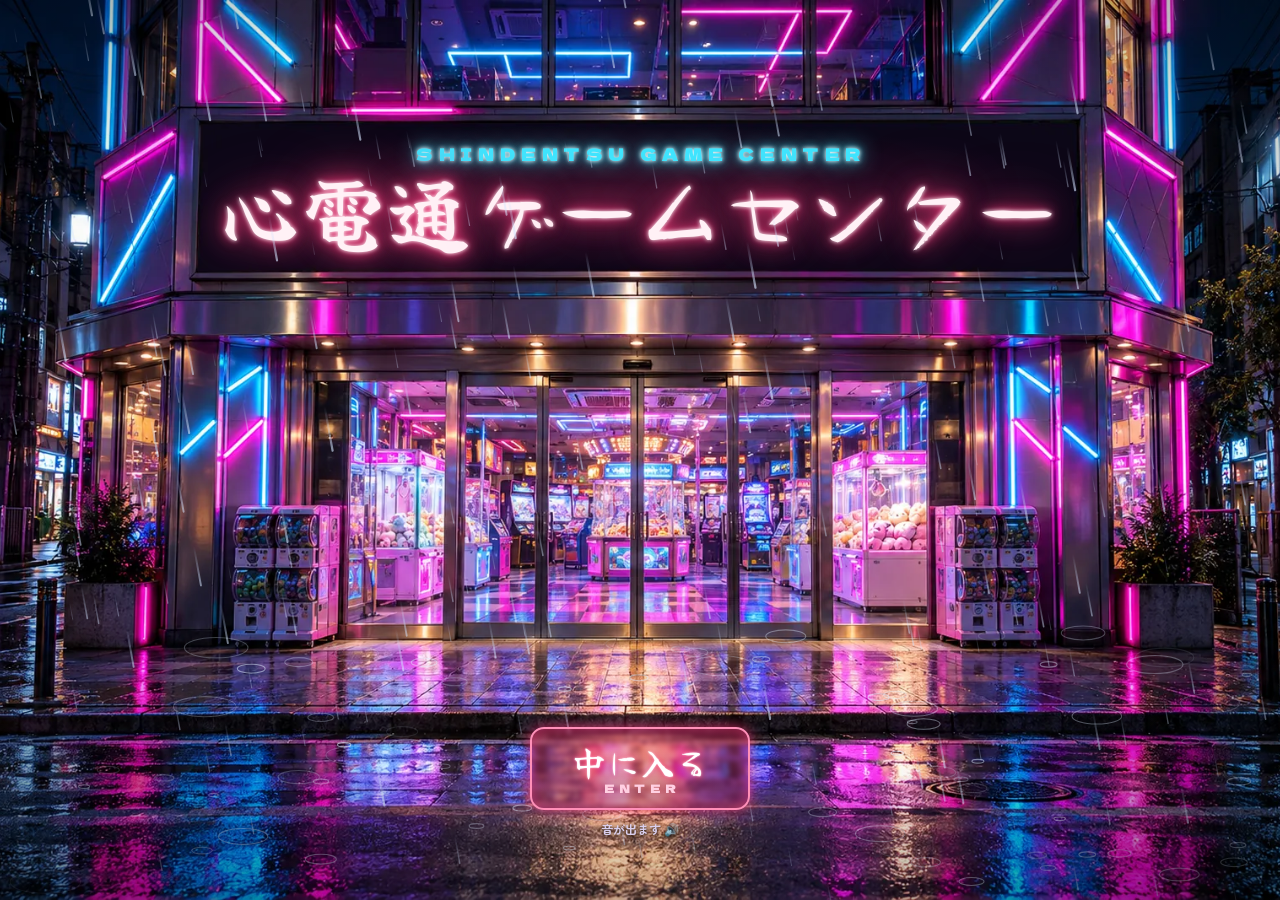
==== index.html @ 41d31788 "New top: arcade exterior, enter to game floor with BGM - Exterior night scene with neon sign and rai" ====
<!doctype html>
<html lang="ja">
<head>
<meta charset="utf-8">
<meta name="robots" content="noindex, nofollow, noarchive">   <!-- 検索に出さない -->
<link rel="icon" href="data:image/svg+xml,%3Csvg xmlns=%22http://www.w3.org/2000/svg%22 viewBox=%220 0 100 100%22%3E%3Ctext y=%22.9em%22 font-size=%2290%22%3E%F0%9F%95%B9%3C/text%3E%3C/svg%3E">
<meta name="viewport" content="width=device-width, initial-scale=1, viewport-fit=cover">
<meta name="theme-color" content="#0b0912">
<title>心電通ゲームセンター｜株式会社 心電通</title>
<style>
@font-face { font-family: 'Boku'; src: url('shared/fonts/boku.woff2') format('woff2'); font-display: swap; }
@font-face { font-family: 'Dela'; src: url('shared/fonts/dela.woff2') format('woff2'); font-display: swap; }
@font-face { font-family: 'Maru'; src: url('shared/fonts/maru.woff2') format('woff2'); font-weight: 700; font-display: swap; }
@font-face { font-family: 'Dot'; src: url('shared/fonts/dot.woff2') format('woff2'); font-display: swap; }
:root { --pink: #ff3d7f; --cyan: #3ee6ff; --gold: #ffcf4a; --bg: #0b0912; }
* { box-sizing: border-box; }
html, body { margin: 0; overflow-x: clip; }
body { min-height: 100vh; font-family: 'Maru', 'Hiragino Maru Gothic ProN', 'Meiryo', sans-serif; font-weight: 700; color: #efe9ff; background: var(--bg); overflow-x: hidden; }
a { color: inherit; }
button { font: inherit; color: inherit; border: 0; background: none; cursor: pointer; padding: 0; }
body.out #inside, body.in #outside { display: none; }
body.out { overflow: hidden; }

/* ═════ 店の外（トップ） ═════ */
#outside { position: fixed; inset: 0; overflow: hidden; background: #05030a; }
.ext { position: absolute; left: 50%; top: 50%; translate: -50% -50%; transform-origin: 50% 72%; transition: transform 1.2s cubic-bezier(.6,0,.3,1), filter 1.2s; animation: extin 1.6s ease-out both; }
@keyframes extin { from { opacity: 0; filter: brightness(.3) blur(6px); } }
.ext img { position: absolute; inset: 0; width: 100%; height: 100%; display: block; }
body.entering .ext { transform: scale(2.6); filter: brightness(1.6) blur(2px); }
/* 看板（絵の中の看板の板に、ネオンの店名をはめ込む） */
.slot { position: absolute; container-type: size; display: flex; flex-direction: column; align-items: center; justify-content: center; text-align: center; }
.slot::before { content: ''; position: absolute; inset: 0; background: radial-gradient(ellipse at 50% 50%, rgba(255,61,127,.18), transparent 70%); }
.slot .en { position: relative; margin: 0 0 1cqh; font-family: 'Dela', sans-serif; font-size: min(11cqh, 3.2cqw); letter-spacing: .4em; padding-left: .4em; color: var(--cyan); text-shadow: 0 0 4px #fff, 0 0 10px var(--cyan), 0 0 22px var(--cyan); white-space: nowrap; }
.slot .name { position: relative; margin: 0; font-family: 'Boku', serif; font-weight: 400; font-size: min(56cqh, 9.6cqw); line-height: 1; color: #fff1f6; white-space: nowrap;
  text-shadow: 0 0 4px #fff, 0 0 12px var(--pink), 0 0 28px var(--pink), 0 0 60px rgba(255,61,127,.75); animation: neonon 2.2s .3s both; }
.slot .name .fl { animation: flick 7s 2.6s infinite; }
@keyframes neonon { 0%, 18% { opacity: .08; text-shadow: none; } 20% { opacity: 1; } 24% { opacity: .2; } 30%, 100% { opacity: 1; } }
@keyframes flick { 0%, 7%, 9%, 52%, 54%, 100% { opacity: 1; } 8%, 53% { opacity: .25; text-shadow: none; } }
.rain { position: absolute; inset: 0; width: 100%; height: 100%; pointer-events: none; }
.ovl { position: absolute; inset: 0; pointer-events: none; background: radial-gradient(ellipse 90% 80% at 50% 45%, transparent 55%, rgba(0,0,0,.7) 100%); }
.door { position: absolute; left: 50%; bottom: 7vh; translate: -50% 0; width: max-content; text-align: center; animation: fadein 1s 1.6s both; }
@keyframes fadein { from { opacity: 0; } }
.enter { position: relative; display: inline-flex; flex-direction: column; align-items: center; padding: 14px 40px 12px; border-radius: 14px; color: #fff;
  background: linear-gradient(rgba(255,61,127,.32), rgba(120,20,80,.45)); border: 2px solid #ff8fb8; box-shadow: 0 0 14px rgba(255,61,127,.8), inset 0 0 16px rgba(255,61,127,.5); backdrop-filter: blur(2px);
  animation: pulse 1.6s ease-in-out infinite; }
.enter b { white-space: nowrap; font-family: 'Boku', serif; font-weight: 400; font-size: 34px; line-height: 1.1; text-shadow: 0 0 8px #ff3d7f, 0 0 2px #fff; }
.enter small { font-family: 'Dela', sans-serif; font-size: 11px; letter-spacing: .45em; padding-left: .45em; color: #ffd0e2; }
@keyframes pulse { 50% { box-shadow: 0 0 30px rgba(255,61,127,1), inset 0 0 22px rgba(255,61,127,.7); } }
.door p { margin: 10px 0 0; font-size: 12px; color: #d9cfee; text-shadow: 0 1px 4px #000; }
.flash { position: fixed; inset: 0; background: #fff; opacity: 0; pointer-events: none; z-index: 60; }
body.entering .flash { animation: wflash 1.25s ease-in forwards; }
@keyframes wflash { 0%, 60% { opacity: 0; } 100% { opacity: 1; } }
body.arrive .flash { opacity: 1; animation: wout .7s ease-out forwards; }
@keyframes wout { to { opacity: 0; } }

/* ═════ 店内（ゲーム選択） ═════ */
.room { position: fixed; inset: 0; z-index: -1; background: url('top/arcade_bg.webp') 50% 40% / cover no-repeat; }
.room::after { content: ''; position: absolute; inset: 0; background: linear-gradient(rgba(8,5,16,.82) 0%, rgba(8,5,16,.45) 38%, rgba(8,5,16,.35) 60%, rgba(8,5,16,.8) 100%); }
.bar { position: absolute; left: 0; right: 0; top: 0; z-index: 50; display: flex; justify-content: space-between; padding: 10px; pointer-events: none; }
.bar button { pointer-events: auto; height: 38px; padding: 0 14px; border-radius: 19px; font-size: 12px; background: rgba(12,8,24,.75); border: 2px solid rgba(255,255,255,.35); backdrop-filter: blur(3px); }
.bar .mute { width: 38px; padding: 0; font-size: 17px; }
.mute::after { content: '🔊'; } .mute.off::after { content: '🔇'; }
.top { position: relative; padding: 44px 16px 6px; text-align: center; }
.sign { position: relative; display: inline-block; max-width: 100%; padding: 18px 28px 16px; border-radius: 14px; background: linear-gradient(#17112a, #0e0a1a); border: 3px solid #3a2c5c;
  box-shadow: 0 0 0 6px #120d20, 0 10px 40px rgba(0,0,0,.7), inset 0 0 30px rgba(255,61,127,.12); }
.sign::before, .sign::after { content: ''; position: absolute; top: -40px; width: 2px; height: 40px; background: repeating-linear-gradient(#6b6280 0 4px, #2a2438 4px 6px); }
.sign::before { left: 18%; } .sign::after { right: 18%; }
.bulbs { position: absolute; inset: 5px; border-radius: 10px; pointer-events: none;
  background: radial-gradient(circle, #ffd86b 0 2.2px, transparent 3px) 0 0 / 18px 18px repeat-x, radial-gradient(circle, #ffd86b 0 2.2px, transparent 3px) 0 100% / 18px 18px repeat-x;
  filter: drop-shadow(0 0 3px #ffb300); animation: chase 1s steps(2) infinite; }
@keyframes chase { 50% { background-position: 9px 0, 9px 100%; } }
.sign .en { margin: 0 0 2px; font-family: 'Dela', sans-serif; font-size: clamp(10px, 2.4vw, 15px); letter-spacing: .4em; color: var(--cyan); text-shadow: 0 0 4px #fff, 0 0 10px var(--cyan), 0 0 22px var(--cyan); }
.sign h1 { margin: 0; font-family: 'Boku', serif; font-weight: 400; font-size: clamp(26px, 7.8vw, 84px); line-height: 1.12; color: #fff1f6; white-space: nowrap;
  text-shadow: 0 0 4px #fff, 0 0 12px var(--pink), 0 0 28px var(--pink), 0 0 52px rgba(255,61,127,.7); }
.sign h1 .fl { animation: flick 6s infinite; }
.open { position: absolute; right: -14px; top: -14px; padding: 4px 10px; border-radius: 6px; font-family: 'Dela', sans-serif; font-size: 12px; letter-spacing: .1em; color: #fff;
  background: #e0242c; box-shadow: 0 0 12px #ff3030, 0 3px 0 #7a0c10; rotate: 8deg; animation: blink 1.6s steps(1) infinite; }
@keyframes blink { 50% { opacity: .55; } }
.lead { margin: 16px 0 0; font-size: 14px; color: #e3dcf5; letter-spacing: .05em; text-shadow: 0 2px 6px #000; }
.ticker { max-width: 1180px; margin: 18px auto 0; margin-inline: max(10px, calc((100% - 1180px) / 2)); overflow: hidden; border-radius: 8px; background: #070507; border: 2px solid #2b2140; box-shadow: inset 0 0 12px #000, 0 6px 16px rgba(0,0,0,.5); }
.ticker p { margin: 0; padding: 7px 0; white-space: nowrap; font-family: 'Dot', monospace; font-size: 16px; color: #ff9a2a; text-shadow: 0 0 6px #ff6a00; display: inline-block; padding-left: 100%; animation: tick 34s linear infinite; }
@keyframes tick { to { transform: translateX(-100%); } }

/* 筐体の列（ゲームごとに色・操作パネルの違う筐体） */
.floor { max-width: 1180px; margin: 30px auto 0; padding: 0 12px; display: grid; grid-template-columns: repeat(5, 1fr); gap: 22px 18px; }
.cab { --c: #ff3d7f; --c2: #ffcf4a; position: relative; display: block; text-decoration: none; color: inherit; }
.stand { position: relative; aspect-ratio: 796 / 1479; }
.stand::before { content: ''; position: absolute; left: -6%; right: -6%; bottom: -4%; height: 12%; border-radius: 50%; background: radial-gradient(ellipse, rgba(0,0,0,.75), transparent 70%); }
.stand::after { content: ''; position: absolute; left: -30%; right: -30%; top: 10%; height: 50%; z-index: -1; pointer-events: none;
  background: radial-gradient(ellipse, color-mix(in srgb, var(--c) 45%, transparent), transparent 65%); opacity: .55; transition: opacity .2s; }
.cab:hover .stand::after { opacity: .9; }
.machine { position: absolute; left: 50%; bottom: 0; height: 100%; max-width: 100%; aspect-ratio: var(--ar, 796 / 1479); translate: -50% 0; transition: transform .2s; }
a.cab:hover .machine, a.cab:focus-visible .machine { transform: translateY(-6px); }
.body { position: absolute; inset: 0; width: 100%; height: 100%; z-index: 2; pointer-events: none; }
.scr { position: absolute; left: var(--sl); top: var(--st); width: var(--sw); height: var(--sh); z-index: 1; overflow: hidden; background: #000; }
.scr img { position: absolute; inset: 0; width: 100%; height: 100%; object-fit: contain; transform: scale(1.14); filter: saturate(1.1) brightness(.95) contrast(1.05); transition: filter .2s; }
.scr::after { content: ''; position: absolute; inset: 0; pointer-events: none;
  background: linear-gradient(115deg, rgba(255,255,255,.16) 0 18%, transparent 30%), repeating-linear-gradient(rgba(0,0,0,0) 0 2px, rgba(0,0,0,.2) 2px 3px), radial-gradient(ellipse at 50% 50%, transparent 55%, rgba(0,0,0,.6) 100%); }
.cab:hover .scr img { filter: saturate(1.25) brightness(1.1) contrast(1.05); }
.scr em { position: absolute; left: 0; right: 0; bottom: 0; padding: 3px 0 4px; text-align: center; font-style: normal; font-family: 'Dot', monospace; font-size: 11px; color: #fff; z-index: 1;
  background: linear-gradient(transparent, rgba(0,0,0,.8) 45%); text-shadow: 0 0 6px var(--c); animation: blink 1.2s steps(1) infinite; }
.marq { position: absolute; left: var(--ml); top: var(--mt); width: var(--mw); height: var(--mh); z-index: 3; display: flex; align-items: center; justify-content: center; border-radius: 3px; overflow: hidden;
  background: radial-gradient(ellipse at 50% 30%, color-mix(in srgb, var(--c) 55%, #fff), var(--c) 75%); box-shadow: inset 0 0 0 1px rgba(255,255,255,.4), inset 0 -4px 8px rgba(0,0,0,.25), 0 0 16px color-mix(in srgb, var(--c) 70%, transparent); }
.marq b { font-family: 'Boku', serif; font-weight: 400; font-size: 21px; line-height: 1; color: #fff; text-shadow: 0 2px 0 rgba(0,0,0,.35), 0 0 8px rgba(255,255,255,.4); white-space: nowrap; }
.marq .no { position: absolute; left: 5px; top: 3px; font-family: 'Dela', sans-serif; font-size: 8px; color: rgba(255,255,255,.85); }
.pop { position: relative; margin: 14px 2px 0; padding: 10px 10px 12px; border-radius: 10px; background: rgba(14,10,24,.86); border: 1px solid #3a2d55; box-shadow: 0 8px 18px rgba(0,0,0,.5); backdrop-filter: blur(3px); }
.pop::before { content: ''; position: absolute; left: 0; right: 0; top: 0; height: 3px; border-radius: 10px 10px 0 0; background: var(--c); }
.genre { display: inline-block; margin: 0 0 6px; padding: 2px 8px; border-radius: 999px; font-size: 11px; color: #0b0912; background: var(--c2); }
.who { margin: 0 0 6px; font-size: 12px; color: color-mix(in srgb, var(--c) 50%, #fff); }
.desc { margin: 0; font-size: 12.5px; line-height: 1.6; color: #d9d2ea; }
.best { margin: 8px 0 0; font-family: 'Dot', monospace; font-size: 12px; color: var(--gold); }
.foot { display: flex; align-items: center; gap: 8px; margin-top: 10px; }
.coin { display: flex; flex-direction: column; align-items: center; justify-content: center; width: 46px; height: 40px; border-radius: 6px; background: #0a070f; border: 2px solid #3a2d55; font-family: 'Dot', monospace; line-height: 1.05; }
.coin span { font-size: 9px; color: #9a8fb8; } .coin b { font-weight: 400; font-size: 14px; color: #ff4b4b; text-shadow: 0 0 6px #ff2020; }
.play { flex: 1; text-align: center; padding: 10px 6px; border-radius: 10px; font-family: 'Dela', sans-serif; font-size: 15px; color: #0b0912; background: linear-gradient(color-mix(in srgb, var(--c2) 70%, #fff), var(--c2)); box-shadow: 0 4px 0 color-mix(in srgb, var(--c2) 45%, #000); }
a.cab:active .play { transform: translateY(3px); box-shadow: 0 1px 0 color-mix(in srgb, var(--c2) 45%, #000); }
.c1 { --c: #e8322a; --c2: #ffd34d; } .c2 { --c: #1c5fa8; --c2: #ffd34d; } .c3 { --c: #ff8a1e; --c2: #7bdc4a; } .c4 { --c: #7a4fc8; --c2: #e0c46a; }
.c5 { --c: #b3170e; --c2: #e9e3d6; }
.c5 .marq { background: linear-gradient(#1a0606, #070202); box-shadow: inset 0 0 0 2px #b3170e, 0 0 16px rgba(179,23,14,.6); }
.c5 .marq b { color: #f1ece3; }
/* 両替機（2列・3列の時だけ置いて、右下の空きを埋める） */
.changer { --c: #3aa0d8; --c2: #bfe6ff; display: none; cursor: pointer; }
.changer .pop .play { background: #2a2140; color: #bfb4dc; box-shadow: none; }
.changer .say { position: absolute; left: 50%; top: 18%; translate: -50% 0; z-index: 4; padding: 6px 10px; border-radius: 10px; background: #fff; color: #1a1430; font-size: 12px; white-space: nowrap; opacity: 0; pointer-events: none; transition: opacity .2s; }
.changer.talk .say { opacity: 1; }

.notice { max-width: 1180px; margin: 34px auto 0; padding: 0 16px; display: flex; flex-wrap: wrap; gap: 10px; justify-content: center; }
.notice p { margin: 0; padding: 8px 14px; border-radius: 8px; font-size: 12px; color: #d5cdea; background: rgba(10,7,18,.75); border: 1px dashed #3a2d55; }
footer { max-width: 1180px; margin: 30px auto 0; padding: 0 16px 40px; text-align: center; font-size: 12px; color: #a59cc0; line-height: 1.9; text-shadow: 0 1px 4px #000; }
footer b { font-family: 'Dela', sans-serif; font-weight: 400; letter-spacing: .15em; color: #e3dcf5; }

@media (max-width: 1100px) { .floor { grid-template-columns: repeat(3, 1fr); max-width: 760px; } .changer { display: block; } }
@media (max-width: 700px) {
  .top { padding-top: 54px; }
  .sign { padding: 14px 16px 12px; }
  .open { right: -8px; top: -12px; font-size: 10px; }
  .floor { grid-template-columns: repeat(2, 1fr); gap: 18px 12px; padding: 0 12px; }
  .marq .no { font-size: 7px; }
  .scr em { font-size: 9px; }
  .pop { padding: 8px 8px 10px; margin-top: 10px; }
  .desc { font-size: 11.5px; } .who { font-size: 11px; } .genre { font-size: 10px; }
  .coin { width: 40px; } .play { font-size: 13px; padding: 9px 4px; }
  .ticker p { font-size: 14px; }
  .enter b { font-size: 28px; }
}
</style>
</head>
<body class="out">

<!-- ═════ 店の外（トップ） ═════ -->
<section id="outside">
  <div class="ext" id="ext">
    <img id="extImg" alt="夜の心電通ゲームセンター">
    <div class="slot" id="slot"><p class="en">SHINDENTSU GAME CENTER</p><p class="name">心電通<span class="fl">ゲ</span>ームセンター</p></div>
  </div>
  <canvas class="rain" id="rain"></canvas>
  <div class="ovl"></div>
  <div class="door">
    <button class="enter" id="btnEnter"><b>中に入る</b><small>ENTER</small></button>
    <p>音が出ます 🔊</p>
  </div>
</section>

<!-- ═════ 店内（ゲーム選択） ═════ -->
<section id="inside">
  <div class="room" aria-hidden="true"></div>
  <div class="bar"><button id="btnOut">◀ 店の外へ</button><button class="mute" id="mute" aria-label="音のオンオフ"></button></div>
  <header class="top">
    <div class="sign">
      <i class="bulbs"></i>
      <p class="en">SHINDENTSU GAME CENTER</p>
      <h1>心電通<span class="fl">ゲ</span>ームセンター</h1>
      <span class="open">営業中</span>
    </div>
    <p class="lead">社員がそのままゲームになりました。くだらないけど、本気です。</p>
  </header>

  <div class="ticker"><p>★ 全5タイトル 稼働中 ★ 1プレイ 0円 ★ スマホでもPCでも遊べます ★ 出演は全て弊社の社員です ★ ゲームはフィクションです。社員のみんなは実際には仲良しです ★ 本日も安全第一でお遊びください ★</p></div>

  <main class="floor">
    <a class="cab c1" href="mou-yoroshii/" data-key="eba_save_v1" data-m="mou">
      <div class="stand"><div class="machine">
        <div class="scr"><img src="top/mou-yoroshii.webp" alt="もうよろしいですわ の画面"><em>PRESS START</em></div>
        <img class="body" src="top/cab_mou.webp" alt="">
        <div class="marq"><span class="no">01</span><b>もうよろしいですわ</b></div>
      </div></div>
      <div class="pop">
        <p class="genre">おつかいアクション</p>
        <p class="who">出演：江原さん</p>
        <p class="desc">江原部長の「あれ取って」に、正しいものを渡そう。1回でもまちがえたら、帰ります。</p>
        <p class="best"></p>
        <div class="foot"><div class="coin"><span>1PLAY</span><b>¥0</b></div><span class="play">あそぶ ▶</span></div>
      </div>
    </a>
    <a class="cab c2" href="yoshiyasu/" data-key="yoshi_save_v1" data-m="yoshi">
      <div class="stand"><div class="machine">
        <div class="scr"><img src="top/yoshiyasu.webp" alt="よしやす の画面"><em>PRESS START</em></div>
        <img class="body" src="top/cab_yoshi.webp" alt="">
        <div class="marq"><span class="no">02</span><b>よしやす</b></div>
      </div></div>
      <div class="pop">
        <p class="genre">60秒しりとり</p>
        <p class="who">出演：宮本さん</p>
        <p class="desc">宮本さんと60秒しりとり。うっかりルール違反には「アカン！」でツッコもう。「ガリ」だけは、なぜかOK。</p>
        <p class="best"></p>
        <div class="foot"><div class="coin"><span>1PLAY</span><b>¥0</b></div><span class="play">あそぶ ▶</span></div>
      </div>
    </a>
    <a class="cab c3" href="nebou/" data-key="nebou_save_v1" data-unit="sec" data-m="nebou">
      <div class="stand"><div class="machine">
        <div class="scr"><img src="top/nebou.webp" alt="寝坊 の画面"><em>PRESS START</em></div>
        <img class="body" src="top/cab_nebou.webp" alt="">
        <div class="marq"><span class="no">03</span><b>寝坊</b></div>
      </div></div>
      <div class="pop">
        <p class="genre">目覚ましアクション</p>
        <p class="who">出演：中島さん</p>
        <p class="desc">夜間工事明けの朝、中島さんが来ない。走って、インターホンを直して、ピンポンで起こせ。</p>
        <p class="best"></p>
        <div class="foot"><div class="coin"><span>1PLAY</span><b>¥0</b></div><span class="play">あそぶ ▶</span></div>
      </div>
    </a>
    <a class="cab c4" href="nurarihyon/" data-key="nura_save_v1" data-m="nura">
      <div class="stand"><div class="machine">
        <div class="scr"><img src="top/nurarihyon.webp" alt="ぬらりひょん の画面"><em>PRESS START</em></div>
        <img class="body" src="top/cab_nura.webp" alt="">
        <div class="marq"><span class="no">04</span><b>ぬらりひょん</b></div>
      </div></div>
      <div class="pop">
        <p class="genre">落ちものパズル</p>
        <p class="who">出演：社員7人</p>
        <p class="desc">社員の顔ブロックをラックに積む落ちものパズル。妖怪ぬらりひょんが、消せない「税」を置いていく。</p>
        <p class="best"></p>
        <div class="foot"><div class="coin"><span>1PLAY</span><b>¥0</b></div><span class="play">あそぶ ▶</span></div>
      </div>
    </a>
    <a class="cab c5" href="ryuga-shibaku/" data-key="ryuga_save_v1" data-m="ryu">
      <div class="stand"><div class="machine">
        <div class="scr"><img src="top/ryuga-shibaku.webp" alt="龍がしばく の画面"><em>PRESS START</em></div>
        <img class="body" src="top/cab_ryu.webp" alt="">
        <div class="marq"><span class="no">05</span><b>龍がしばく</b></div>
      </div></div>
      <div class="pop">
        <p class="genre">ベルトスクロールアクション</p>
        <p class="who">出演：龍之介さん ほか5人</p>
        <p class="desc">奥さんが連れ去られた。龍之介は、黒幕の待つ新社屋へ――。※始まるとファミコン画質になります。</p>
        <p class="best"></p>
        <div class="foot"><div class="coin"><span>1PLAY</span><b>¥0</b></div><span class="play">あそぶ ▶</span></div>
      </div>
    </a>
    <div class="cab changer" id="changer" data-m="changer" role="button" tabindex="0" aria-label="両替機">
      <div class="stand"><div class="machine">
        <img class="body" src="top/changer.webp" alt="">
        <p class="say">全部タダです！</p>
      </div></div>
      <div class="pop">
        <p class="genre">両替機</p>
        <p class="who">両替はいりません</p>
        <p class="desc">当店のゲームは全部 1プレイ0円。お財布はしまって、そのままお楽しみください。</p>
        <p class="best">CHANGE ---</p>
        <div class="foot"><div class="coin"><span>1PLAY</span><b>¥0</b></div><span class="play">両替中止</span></div>
      </div>
    </div>
  </main>

  <div class="notice">
    <p>📱 スマホは縦、💻 PCは横の画面で遊べます</p>
    <p>🔊 音が出ます（右上で消せます）</p>
    <p>🏆 自己ベストは、この端末に記録されます</p>
  </div>

  <footer>
    <b>株式会社 心電通</b><br>
    音楽：魔王魂　効果音：効果音ラボ
  </footer>
</section>
<div class="flash"></div>

<script src="top/layout.js"></script>
<script src="shared/js/audio.js"></script>
<script>
(() => {
  const $ = (id) => document.getElementById(id);
  const LAY = window.TOP_LAYOUT || {};
  const A = window.AUDIO;
  A.init({ se: ['doorchime', 'chin', 'tap', 'cursor'], seBase: 'shared/se/', bgmBase: 'top/bgm/' });

  // ── 店の外：絵を画面いっぱいに（はみ出す分は切る）し、看板の板にネオンの店名をはめ込む ──
  const ext = $('ext'), extImg = $('extImg'), slot = $('slot');
  function placeExt() {
    const land = innerWidth > innerHeight * 1.05, L = LAY[land ? 'ext_land' : 'ext_port'];
    if (!L) return;
    const src = `top/exterior_${land ? 'land' : 'port'}.webp`;
    if (!extImg.src.endsWith(src)) extImg.src = src;
    const [aw, ah] = L.ar.split('/').map(Number), ar = aw / ah;
    const w = Math.max(innerWidth, innerHeight * ar);
    ext.style.width = w + 'px'; ext.style.height = (w / ar) + 'px';
    const [x, y, sw, sh] = L.sign;
    Object.assign(slot.style, { left: x + '%', top: y + '%', width: sw + '%', height: sh + '%' });
  }
  addEventListener('resize', placeExt);
  placeExt();

  // ── 雨：1粒ずつ描く（奥は細く薄く遅い、手前は長く濃く速い）。地面には小さな波紋 ──
  const rc = $('rain'), rx = rc.getContext('2d');
  const calm = matchMedia('(prefers-reduced-motion: reduce)').matches;
  let drops = [], rips = [], rw = 0, rh = 0, rlast = performance.now();
  function rainSize() {
    const d = Math.min(2, devicePixelRatio || 1);
    rw = innerWidth; rh = innerHeight; rc.width = rw * d; rc.height = rh * d; rx.setTransform(d, 0, 0, d, 0, 0);
    const n = Math.round((rw * rh) / (calm ? 7000 : 2600));
    drops = Array.from({ length: n }, () => newDrop(true));
  }
  function newDrop(any) {
    const z = Math.random();   // 0＝奥 … 1＝手前
    return { x: Math.random() * (rw + 200) - 100, y: any ? Math.random() * rh : -40 - Math.random() * 200, z,
      len: 14 + z * 34, v: 750 + z * 950, a: .22 + z * .45, w: .7 + z * 1.6, ground: rh * (.70 + Math.random() * .28) };
  }
  function rainFrame(t) {
    const dt = Math.min(.05, (t - rlast) / 1000); rlast = t;
    if (document.body.classList.contains('out')) {
      rx.clearRect(0, 0, rw, rh);
      const slant = .18;   // 少し斜めに降る
      rx.lineCap = 'round';
      for (const d of drops) {
        d.y += d.v * dt; d.x += d.v * slant * dt;
        if (d.z > .55 && d.y > d.ground) {   // 手前の雨粒は地面で波紋になる
          if (rips.length < 120) rips.push({ x: d.x, y: d.ground, r: 1.5, a: .65 * d.z, z: d.z });
          Object.assign(d, newDrop(false));
          continue;
        }
        if (d.y > rh + 40) { Object.assign(d, newDrop(false)); continue; }
        const g = rx.createLinearGradient(d.x, d.y - d.len, d.x + d.len * slant, d.y);
        g.addColorStop(0, 'rgba(200,220,255,0)'); g.addColorStop(1, `rgba(215,230,255,${d.a})`);
        rx.strokeStyle = g; rx.lineWidth = d.w;
        rx.beginPath(); rx.moveTo(d.x - d.len * slant, d.y - d.len); rx.lineTo(d.x, d.y); rx.stroke();
      }
      for (const r of rips) {
        r.r += (16 + r.z * 22) * dt; r.a -= .9 * dt;
        if (r.a <= 0) continue;
        rx.strokeStyle = `rgba(225,238,255,${r.a})`; rx.lineWidth = 1.1;
        rx.beginPath(); rx.ellipse(r.x, r.y, r.r * (1 + r.z), r.r * .32 * (1 + r.z), 0, 0, Math.PI * 2); rx.stroke();
      }
      rips = rips.filter((r) => r.a > 0);
    }
    requestAnimationFrame(rainFrame);
  }
  addEventListener('resize', rainSize);
  rainSize();
  requestAnimationFrame(rainFrame);

  // ── 筐体ごとに、絵の中の画面・マーキーの位置を合わせる ──
  document.querySelectorAll('[data-m]').forEach((c) => {
    const L = LAY[c.dataset.m]; if (!L) return;
    const m = c.querySelector('.machine'); m.style.setProperty('--ar', L.ar);
    if (L.scr) { const [x, y, w, h] = L.scr; Object.entries({ sl: x - .6, st: y - .4, sw: w + 1.2, sh: h + .8 }).forEach(([k, v]) => m.style.setProperty('--' + k, v + '%')); }
    if (L.mq) { const [x, y, w, h] = L.mq; Object.entries({ ml: x + 1.5, mt: y + .9, mw: w - 3, mh: h - 1.8 }).forEach(([k, v]) => m.style.setProperty('--' + k, v + '%')); }
  });

  // ── 入店：自動ドアの音 → 近づいて → 店内へ（ここからBGM） ──
  const muteBtn = $('mute');
  const syncMute = () => muteBtn.classList.toggle('off', A.muted);
  muteBtn.addEventListener('click', () => { A.unlock(); A.setMuted(!A.muted); syncMute(); if (!A.muted) A.bgm('lobby'); });
  syncMute();
  function showInside(arrive) {
    document.body.className = 'in' + (arrive ? ' arrive' : '');
    if (location.hash !== '#floor') history.replaceState(null, '', '#floor');
    fitMarquee();
  }
  let entering = false;
  $('btnEnter').addEventListener('click', () => {
    if (entering) return; entering = true;
    A.unlock(); A.se('doorchime'); A.bgm('lobby');
    document.body.classList.add('entering');
    setTimeout(() => { showInside(true); window.scrollTo(0, 0); entering = false; }, 1250);
  });
  $('btnOut').addEventListener('click', () => {
    A.se('tap'); A.stopBgm(400);
    document.body.className = 'out'; history.replaceState(null, '', location.pathname + location.search);
    ext.style.animation = 'none'; void ext.offsetWidth; ext.style.animation = '';
  });
  // ゲームから戻ってきた時（#floor）は店内から。BGM は最初にどこかを触った時に流す（ブラウザの決まりで、自動では鳴らせない）
  if (location.hash === '#floor') {
    showInside(false);
    const start = () => { A.unlock(); if (!A.muted) A.bgm('lobby'); removeEventListener('pointerdown', start, true); removeEventListener('keydown', start, true); };
    addEventListener('pointerdown', start, true); addEventListener('keydown', start, true);
  }

  addEventListener('hashchange', () => { if (location.hash === '#floor' && !document.body.classList.contains('in')) showInside(false); });

  // ── 自己ベスト（各ゲームがこの端末に保存したもの） ──
  document.querySelectorAll('a.cab').forEach((c) => {
    let s = null;
    try { s = JSON.parse(localStorage.getItem(c.dataset.key) || 'null'); } catch (_) { }
    const el = c.querySelector('.best');
    if (!s) { el.textContent = 'HI-SCORE ---'; return; }
    if (c.dataset.unit === 'sec') el.textContent = s.best >= 0 ? `BEST ${s.best}秒のこし` : 'HI-SCORE ---';
    else el.textContent = s.best ? `HI-SCORE ${Number(s.best).toLocaleString()}` : 'HI-SCORE ---';
  });

  // ── マーキーの題名が板からはみ出さないように、文字を小さくする ──
  function fitMarquee() {
    document.querySelectorAll('.marq b').forEach((b) => {
      b.style.fontSize = '';
      const box = b.parentElement;
      let fs = Math.min(parseFloat(getComputedStyle(b).fontSize), box.clientHeight * .62);
      b.style.fontSize = fs + 'px';
      while (b.scrollWidth > box.clientWidth * .86 && fs > 8) { fs -= .5; b.style.fontSize = fs + 'px'; }
    });
  }
  addEventListener('resize', fitMarquee);
  document.fonts.ready.then(fitMarquee);
  fitMarquee();

  // ── 筐体を押す：コインの音 → 少し待ってからゲームへ ──
  document.querySelectorAll('a.cab').forEach((c) => c.addEventListener('click', (e) => {
    if (e.metaKey || e.ctrlKey || e.shiftKey || A.muted) return;
    e.preventDefault();
    A.unlock(); A.se('chin');
    c.querySelector('.scr em').textContent = 'COIN IN!';
    setTimeout(() => { location.href = c.getAttribute('href'); }, 380);
  }));
  // 両替機：押すとひとこと
  const ch = $('changer');
  const talk = () => { A.unlock(); A.se('cursor'); ch.classList.add('talk'); clearTimeout(ch._t); ch._t = setTimeout(() => ch.classList.remove('talk'), 1600); };
  ch.addEventListener('click', talk);
  ch.addEventListener('keydown', (e) => { if (e.key === 'Enter') talk(); });
})();
</script>
</body>
</html>
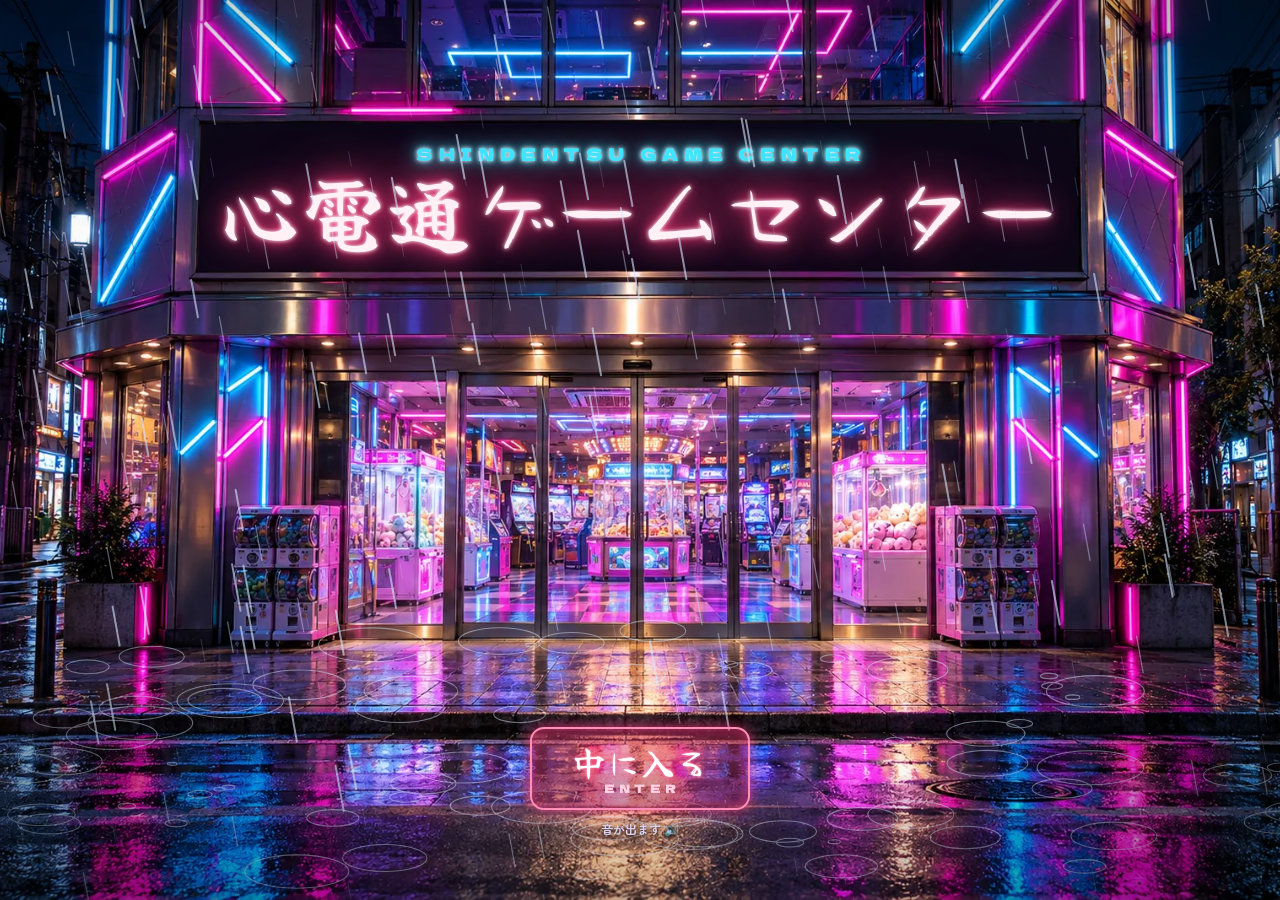
==== commit eeff76fc: "Fit phones, smoother play, Web Audio, Ryu difficulty curve - Portrait height adapts to the phone (no" ====
--- a/index.html
+++ b/index.html
@@ -41,7 +41,7 @@
 .door { position: absolute; left: 50%; bottom: 7vh; translate: -50% 0; width: max-content; text-align: center; animation: fadein 1s 1.6s both; }
 @keyframes fadein { from { opacity: 0; } }
 .enter { position: relative; display: inline-flex; flex-direction: column; align-items: center; padding: 14px 40px 12px; border-radius: 14px; color: #fff;
-  background: linear-gradient(rgba(255,61,127,.32), rgba(120,20,80,.45)); border: 2px solid #ff8fb8; box-shadow: 0 0 14px rgba(255,61,127,.8), inset 0 0 16px rgba(255,61,127,.5); backdrop-filter: blur(2px);
+  background: linear-gradient(rgba(255,61,127,.32), rgba(120,20,80,.45)); border: 2px solid #ff8fb8; box-shadow: 0 0 14px rgba(255,61,127,.8), inset 0 0 16px rgba(255,61,127,.5);
   animation: pulse 1.6s ease-in-out infinite; }
 .enter b { white-space: nowrap; font-family: 'Boku', serif; font-weight: 400; font-size: 34px; line-height: 1.1; text-shadow: 0 0 8px #ff3d7f, 0 0 2px #fff; }
 .enter small { font-family: 'Dela', sans-serif; font-size: 11px; letter-spacing: .45em; padding-left: .45em; color: #ffd0e2; }
@@ -57,7 +57,7 @@
 .room { position: fixed; inset: 0; z-index: -1; background: url('top/arcade_bg.webp') 50% 40% / cover no-repeat; }
 .room::after { content: ''; position: absolute; inset: 0; background: linear-gradient(rgba(8,5,16,.82) 0%, rgba(8,5,16,.45) 38%, rgba(8,5,16,.35) 60%, rgba(8,5,16,.8) 100%); }
 .bar { position: absolute; left: 0; right: 0; top: 0; z-index: 50; display: flex; justify-content: space-between; padding: 10px; pointer-events: none; }
-.bar button { pointer-events: auto; height: 38px; padding: 0 14px; border-radius: 19px; font-size: 12px; background: rgba(12,8,24,.75); border: 2px solid rgba(255,255,255,.35); backdrop-filter: blur(3px); }
+.bar button { pointer-events: auto; height: 38px; padding: 0 14px; border-radius: 19px; font-size: 12px; background: rgba(12,8,24,.75); border: 2px solid rgba(255,255,255,.35); }
 .bar .mute { width: 38px; padding: 0; font-size: 17px; }
 .mute::after { content: '🔊'; } .mute.off::after { content: '🔇'; }
 .top { position: relative; padding: 44px 16px 6px; text-align: center; }
@@ -103,7 +103,7 @@
   background: radial-gradient(ellipse at 50% 30%, color-mix(in srgb, var(--c) 55%, #fff), var(--c) 75%); box-shadow: inset 0 0 0 1px rgba(255,255,255,.4), inset 0 -4px 8px rgba(0,0,0,.25), 0 0 16px color-mix(in srgb, var(--c) 70%, transparent); }
 .marq b { font-family: 'Boku', serif; font-weight: 400; font-size: 21px; line-height: 1; color: #fff; text-shadow: 0 2px 0 rgba(0,0,0,.35), 0 0 8px rgba(255,255,255,.4); white-space: nowrap; }
 .marq .no { position: absolute; left: 5px; top: 3px; font-family: 'Dela', sans-serif; font-size: 8px; color: rgba(255,255,255,.85); }
-.pop { position: relative; margin: 14px 2px 0; padding: 10px 10px 12px; border-radius: 10px; background: rgba(14,10,24,.86); border: 1px solid #3a2d55; box-shadow: 0 8px 18px rgba(0,0,0,.5); backdrop-filter: blur(3px); }
+.pop { position: relative; margin: 14px 2px 0; padding: 10px 10px 12px; border-radius: 10px; background: rgba(14,10,24,.86); border: 1px solid #3a2d55; box-shadow: 0 8px 18px rgba(0,0,0,.5); }
 .pop::before { content: ''; position: absolute; left: 0; right: 0; top: 0; height: 3px; border-radius: 10px 10px 0 0; background: var(--c); }
 .genre { display: inline-block; margin: 0 0 6px; padding: 2px 8px; border-radius: 999px; font-size: 11px; color: #0b0912; background: var(--c2); }
 .who { margin: 0 0 6px; font-size: 12px; color: color-mix(in srgb, var(--c) 50%, #fff); }
@@ -317,11 +317,13 @@
       len: 14 + z * 34, v: 750 + z * 950, a: .22 + z * .45, w: .7 + z * 1.6, ground: rh * (.70 + Math.random() * .28) };
   }
   function rainFrame(t) {
-    const dt = Math.min(.05, (t - rlast) / 1000); rlast = t;
+    const dt = Math.max(0, Math.min(.05, (t - rlast) / 1000)); rlast = t;
     if (document.body.classList.contains('out')) {
       rx.clearRect(0, 0, rw, rh);
       const slant = .18;   // 少し斜めに降る
       rx.lineCap = 'round';
+      // 奥・まん中・手前の3段に分けて、段ごとに1回でまとめて描く（1粒ずつ描くとスマホが重い）
+      const layers = [[], [], []];
       for (const d of drops) {
         d.y += d.v * dt; d.x += d.v * slant * dt;
         if (d.z > .55 && d.y > d.ground) {   // 手前の雨粒は地面で波紋になる
@@ -330,17 +332,24 @@
           continue;
         }
         if (d.y > rh + 40) { Object.assign(d, newDrop(false)); continue; }
-        const g = rx.createLinearGradient(d.x, d.y - d.len, d.x + d.len * slant, d.y);
-        g.addColorStop(0, 'rgba(200,220,255,0)'); g.addColorStop(1, `rgba(215,230,255,${d.a})`);
-        rx.strokeStyle = g; rx.lineWidth = d.w;
-        rx.beginPath(); rx.moveTo(d.x - d.len * slant, d.y - d.len); rx.lineTo(d.x, d.y); rx.stroke();
+        layers[d.z < .34 ? 0 : d.z < .67 ? 1 : 2].push(d);
       }
+      layers.forEach((L, i) => {
+        if (!L.length) return;
+        rx.strokeStyle = `rgba(215,230,255,${[.22, .4, .6][i]})`; rx.lineWidth = [.8, 1.3, 2][i];
+        rx.beginPath();
+        for (const d of L) { rx.moveTo(d.x - d.len * slant, d.y - d.len); rx.lineTo(d.x, d.y); }
+        rx.stroke();
+      });
+      rx.lineWidth = 1.1; rx.strokeStyle = 'rgba(225,238,255,.45)';
+      rx.beginPath();
       for (const r of rips) {
         r.r += (16 + r.z * 22) * dt; r.a -= .9 * dt;
-        if (r.a <= 0) continue;
-        rx.strokeStyle = `rgba(225,238,255,${r.a})`; rx.lineWidth = 1.1;
-        rx.beginPath(); rx.ellipse(r.x, r.y, r.r * (1 + r.z), r.r * .32 * (1 + r.z), 0, 0, Math.PI * 2); rx.stroke();
+        if (r.a <= 0 || r.r <= 0) continue;
+        rx.moveTo(r.x + r.r * (1 + r.z), r.y);
+        rx.ellipse(r.x, r.y, r.r * (1 + r.z), r.r * .32 * (1 + r.z), 0, 0, Math.PI * 2);
       }
+      rx.stroke();
       rips = rips.filter((r) => r.a > 0);
     }
     requestAnimationFrame(rainFrame);
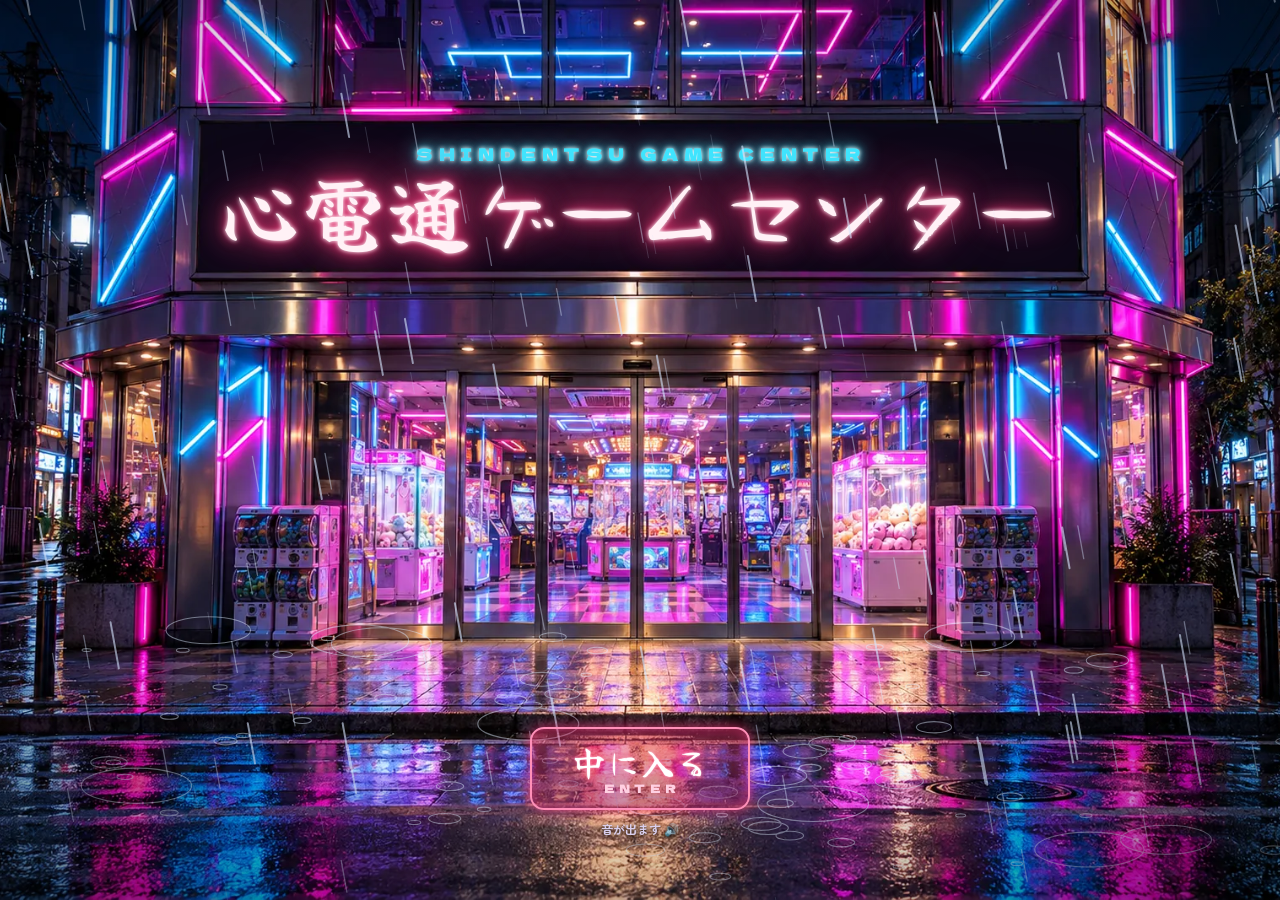
==== commit a14fd0a7: "Client revisions: two-letter shiritori, Soma in Nebou, Kitamura Nurarihyon - Yoshiyasu: all words ar" ====
--- a/index.html
+++ b/index.html
@@ -199,9 +199,9 @@
         <div class="marq"><span class="no">02</span><b>よしやす</b></div>
       </div></div>
       <div class="pop">
-        <p class="genre">60秒しりとり</p>
+        <p class="genre">二文字しりとり</p>
         <p class="who">出演：宮本さん</p>
-        <p class="desc">宮本さんと60秒しりとり。うっかりルール違反には「アカン！」でツッコもう。「ガリ」だけは、なぜかOK。</p>
+        <p class="desc">二文字で話す宮本さんと、60秒の二文字しりとり。長い言葉や「ん」には「アカン！」でツッコもう。「ガリ」だけは、なぜかOK。</p>
         <p class="best"></p>
         <div class="foot"><div class="coin"><span>1PLAY</span><b>¥0</b></div><span class="play">あそぶ ▶</span></div>
       </div>
@@ -214,8 +214,8 @@
       </div></div>
       <div class="pop">
         <p class="genre">目覚ましアクション</p>
-        <p class="who">出演：中島さん</p>
-        <p class="desc">夜間工事明けの朝、中島さんが来ない。走って、インターホンを直して、ピンポンで起こせ。</p>
+        <p class="who">出演：颯馬さん</p>
+        <p class="desc">夜間工事明けの朝、颯馬さんが来ない。走って、インターホンを直して、ピンポンで起こせ。</p>
         <p class="best"></p>
         <div class="foot"><div class="coin"><span>1PLAY</span><b>¥0</b></div><span class="play">あそぶ ▶</span></div>
       </div>
@@ -228,8 +228,8 @@
       </div></div>
       <div class="pop">
         <p class="genre">落ちものパズル</p>
-        <p class="who">出演：社員7人</p>
-        <p class="desc">社員の顔ブロックをラックに積む落ちものパズル。妖怪ぬらりひょんが、消せない「税」を置いていく。</p>
+        <p class="who">出演：北村さん</p>
+        <p class="desc">妖怪ぬらりひょん＝北村さんの顔ブロックを積む落ちものパズル。税務署員の「市」「民」「税」は、並べると小爆発。</p>
         <p class="best"></p>
         <div class="foot"><div class="coin"><span>1PLAY</span><b>¥0</b></div><span class="play">あそぶ ▶</span></div>
       </div>
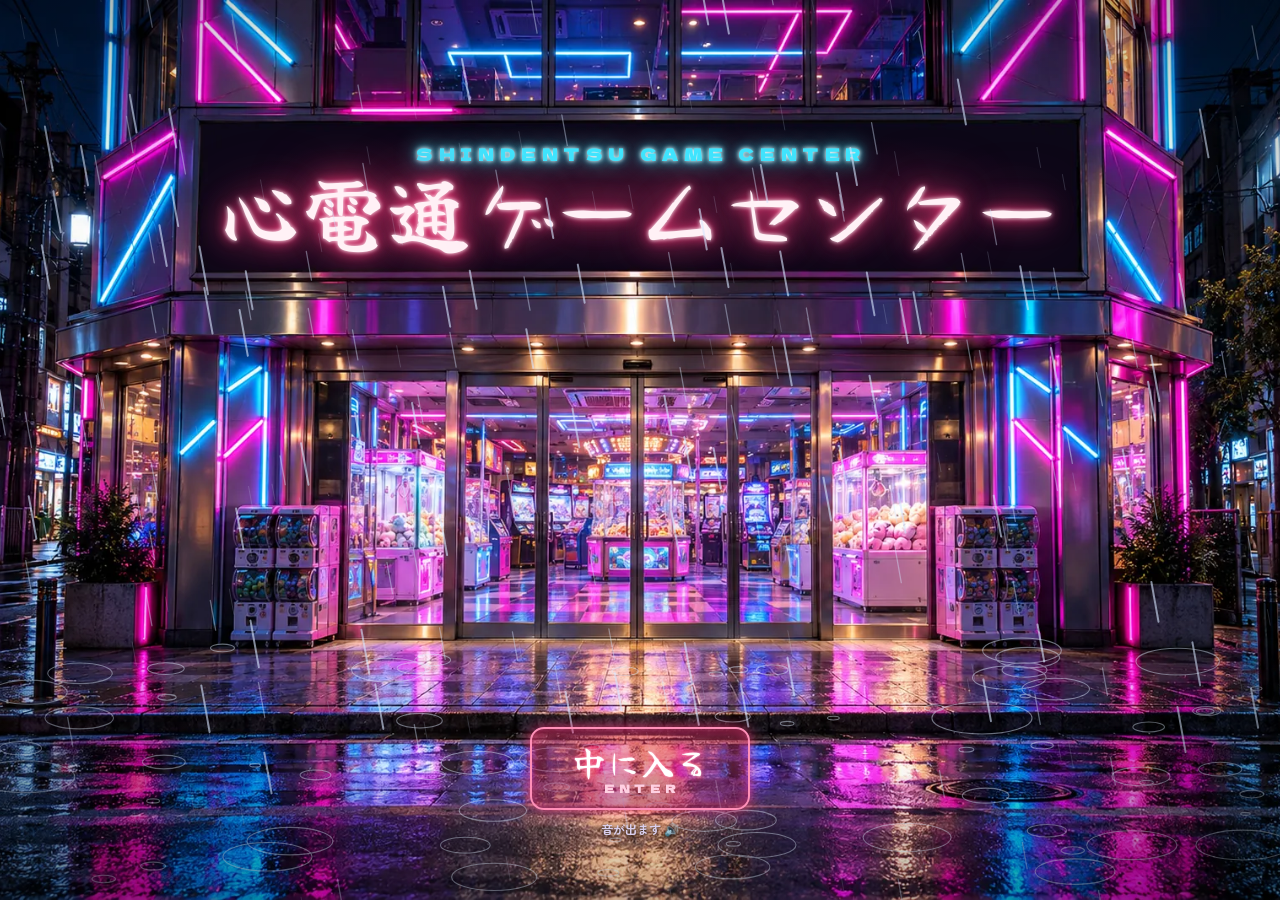
==== commit c9631629: "細かい表示の不具合を直す（アカンの重なり・品物名の切れ・名前の改行・入口の説明枠） Co-Authored-By: Claude Opus 5.5 <noreply@anthropic.com>" ====
--- a/index.html
+++ b/index.html
@@ -83,7 +83,7 @@
 
 /* 筐体の列（ゲームごとに色・操作パネルの違う筐体） */
 .floor { max-width: 1180px; margin: 30px auto 0; padding: 0 12px; display: grid; grid-template-columns: repeat(5, 1fr); gap: 22px 18px; }
-.cab { --c: #ff3d7f; --c2: #ffcf4a; position: relative; display: block; text-decoration: none; color: inherit; }
+.cab { --c: #ff3d7f; --c2: #ffcf4a; position: relative; display: flex; flex-direction: column; text-decoration: none; color: inherit; }   /* 同じ段の説明の枠は、同じ高さにそろえる */
 .stand { position: relative; aspect-ratio: 796 / 1479; }
 .stand::before { content: ''; position: absolute; left: -6%; right: -6%; bottom: -4%; height: 12%; border-radius: 50%; background: radial-gradient(ellipse, rgba(0,0,0,.75), transparent 70%); }
 .stand::after { content: ''; position: absolute; left: -30%; right: -30%; top: 10%; height: 50%; z-index: -1; pointer-events: none;
@@ -103,13 +103,13 @@
   background: radial-gradient(ellipse at 50% 30%, color-mix(in srgb, var(--c) 55%, #fff), var(--c) 75%); box-shadow: inset 0 0 0 1px rgba(255,255,255,.4), inset 0 -4px 8px rgba(0,0,0,.25), 0 0 16px color-mix(in srgb, var(--c) 70%, transparent); }
 .marq b { font-family: 'Boku', serif; font-weight: 400; font-size: 21px; line-height: 1; color: #fff; text-shadow: 0 2px 0 rgba(0,0,0,.35), 0 0 8px rgba(255,255,255,.4); white-space: nowrap; }
 .marq .no { position: absolute; left: 5px; top: 3px; font-family: 'Dela', sans-serif; font-size: 8px; color: rgba(255,255,255,.85); }
-.pop { position: relative; margin: 14px 2px 0; padding: 10px 10px 12px; border-radius: 10px; background: rgba(14,10,24,.86); border: 1px solid #3a2d55; box-shadow: 0 8px 18px rgba(0,0,0,.5); }
+.pop { flex: 1; display: flex; flex-direction: column; position: relative; margin: 14px 2px 0; padding: 10px 10px 12px; border-radius: 10px; background: rgba(14,10,24,.86); border: 1px solid #3a2d55; box-shadow: 0 8px 18px rgba(0,0,0,.5); }
 .pop::before { content: ''; position: absolute; left: 0; right: 0; top: 0; height: 3px; border-radius: 10px 10px 0 0; background: var(--c); }
-.genre { display: inline-block; margin: 0 0 6px; padding: 2px 8px; border-radius: 999px; font-size: 11px; color: #0b0912; background: var(--c2); }
+.genre { display: inline-block; align-self: flex-start; margin: 0 0 6px; padding: 2px 8px; border-radius: 999px; font-size: 11px; color: #0b0912; background: var(--c2); }
 .who { margin: 0 0 6px; font-size: 12px; color: color-mix(in srgb, var(--c) 50%, #fff); }
 .desc { margin: 0; font-size: 12.5px; line-height: 1.6; color: #d9d2ea; }
 .best { margin: 8px 0 0; font-family: 'Dot', monospace; font-size: 12px; color: var(--gold); }
-.foot { display: flex; align-items: center; gap: 8px; margin-top: 10px; }
+.foot { display: flex; align-items: center; gap: 8px; margin-top: auto; padding-top: 10px; }   /* あそぶボタンは枠の下にそろえる */
 .coin { display: flex; flex-direction: column; align-items: center; justify-content: center; width: 46px; height: 40px; border-radius: 6px; background: #0a070f; border: 2px solid #3a2d55; font-family: 'Dot', monospace; line-height: 1.05; }
 .coin span { font-size: 9px; color: #9a8fb8; } .coin b { font-weight: 400; font-size: 14px; color: #ff4b4b; text-shadow: 0 0 6px #ff2020; }
 .play { flex: 1; text-align: center; padding: 10px 6px; border-radius: 10px; font-family: 'Dela', sans-serif; font-size: 15px; color: #0b0912; background: linear-gradient(color-mix(in srgb, var(--c2) 70%, #fff), var(--c2)); box-shadow: 0 4px 0 color-mix(in srgb, var(--c2) 45%, #000); }
@@ -201,7 +201,7 @@
       <div class="pop">
         <p class="genre">二文字しりとり</p>
         <p class="who">出演：宮本さん</p>
-        <p class="desc">二文字で話す宮本さんと、60秒の二文字しりとり。長い言葉や「ん」には「アカン！」でツッコもう。「ガリ」だけは、なぜかOK。</p>
+        <p class="desc">二文字で話す宮本さんと60秒しりとり。長い言葉や「ん」には「アカン！」。「ガリ」だけは、なぜかOK。</p>
         <p class="best"></p>
         <div class="foot"><div class="coin"><span>1PLAY</span><b>¥0</b></div><span class="play">あそぶ ▶</span></div>
       </div>
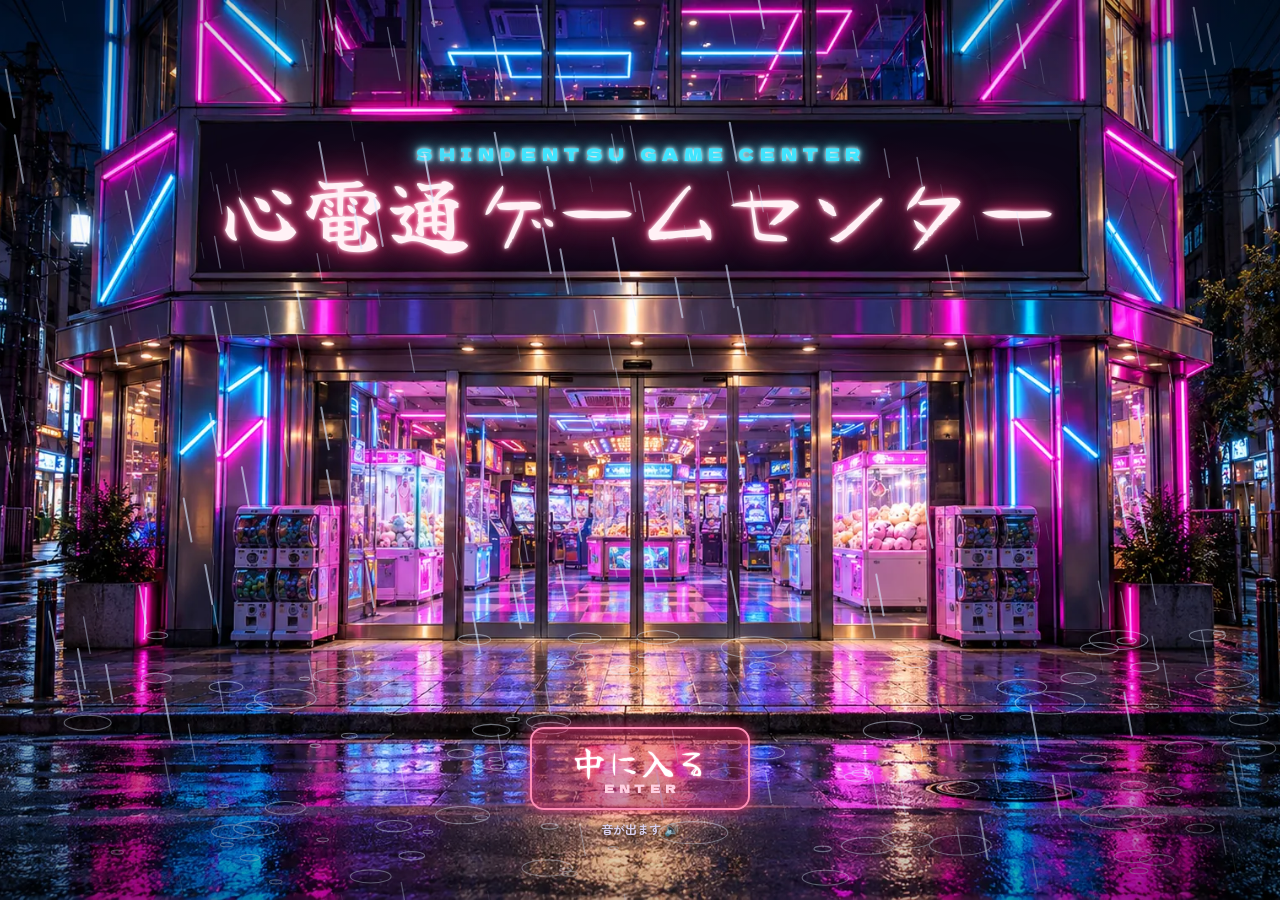
==== commit 8eccdde5: "北村勝さんのお名前を直す・クレジットを音楽（魔王魂）だけにする Co-Authored-By: Claude Opus 5.5 <noreply@anthropic.com>" ====
--- a/index.html
+++ b/index.html
@@ -271,7 +271,7 @@
 
   <footer>
     <b>株式会社 心電通</b><br>
-    音楽：魔王魂　効果音：効果音ラボ
+    音楽：魔王魂
   </footer>
 </section>
 <div class="flash"></div>
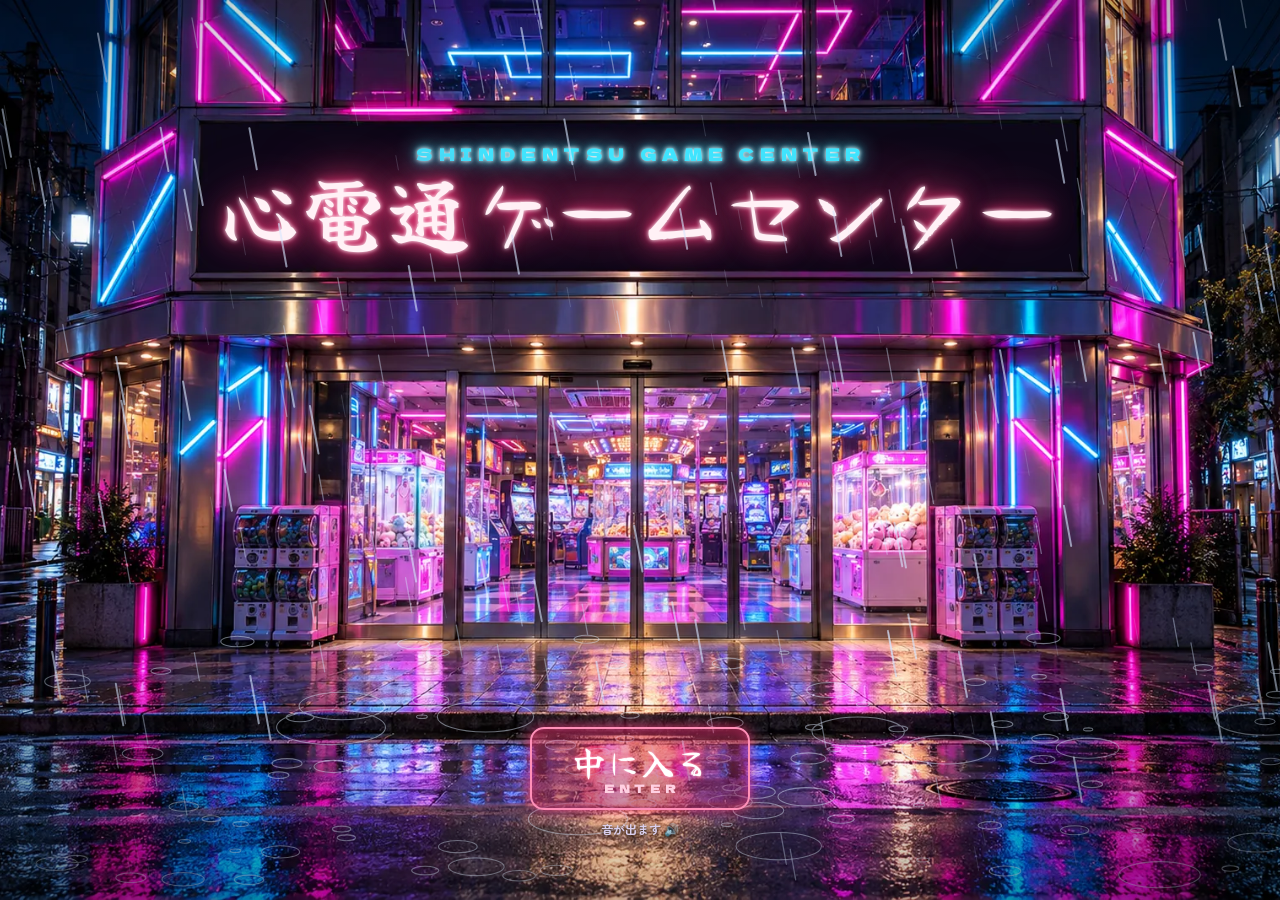
==== commit 3d418d3f: "打ち合わせ（11/5）の修正と、先方から届いた写真・声（11/6）を反映 Co-Authored-By: Claude Opus 5.5 <noreply@anthropic.com>" ====
--- a/index.html
+++ b/index.html
@@ -199,9 +199,9 @@
         <div class="marq"><span class="no">02</span><b>よしやす</b></div>
       </div></div>
       <div class="pop">
-        <p class="genre">二文字しりとり</p>
+        <p class="genre">寿司ネタしりとり</p>
         <p class="who">出演：宮本さん</p>
-        <p class="desc">二文字で話す宮本さんと60秒しりとり。長い言葉や「ん」には「アカン！」。「ガリ」だけは、なぜかOK。</p>
+        <p class="desc">宮本さんと60秒、寿司ネタだけでしりとり。寿司じゃない言葉には「アカン！」。「ガリ」だけは、なぜかOK。</p>
         <p class="best"></p>
         <div class="foot"><div class="coin"><span>1PLAY</span><b>¥0</b></div><span class="play">あそぶ ▶</span></div>
       </div>
@@ -277,6 +277,7 @@
 <div class="flash"></div>
 
 <script src="top/layout.js"></script>
+<script src="shared/js/nozoom.js"></script>
 <script src="shared/js/audio.js"></script>
 <script>
 (() => {
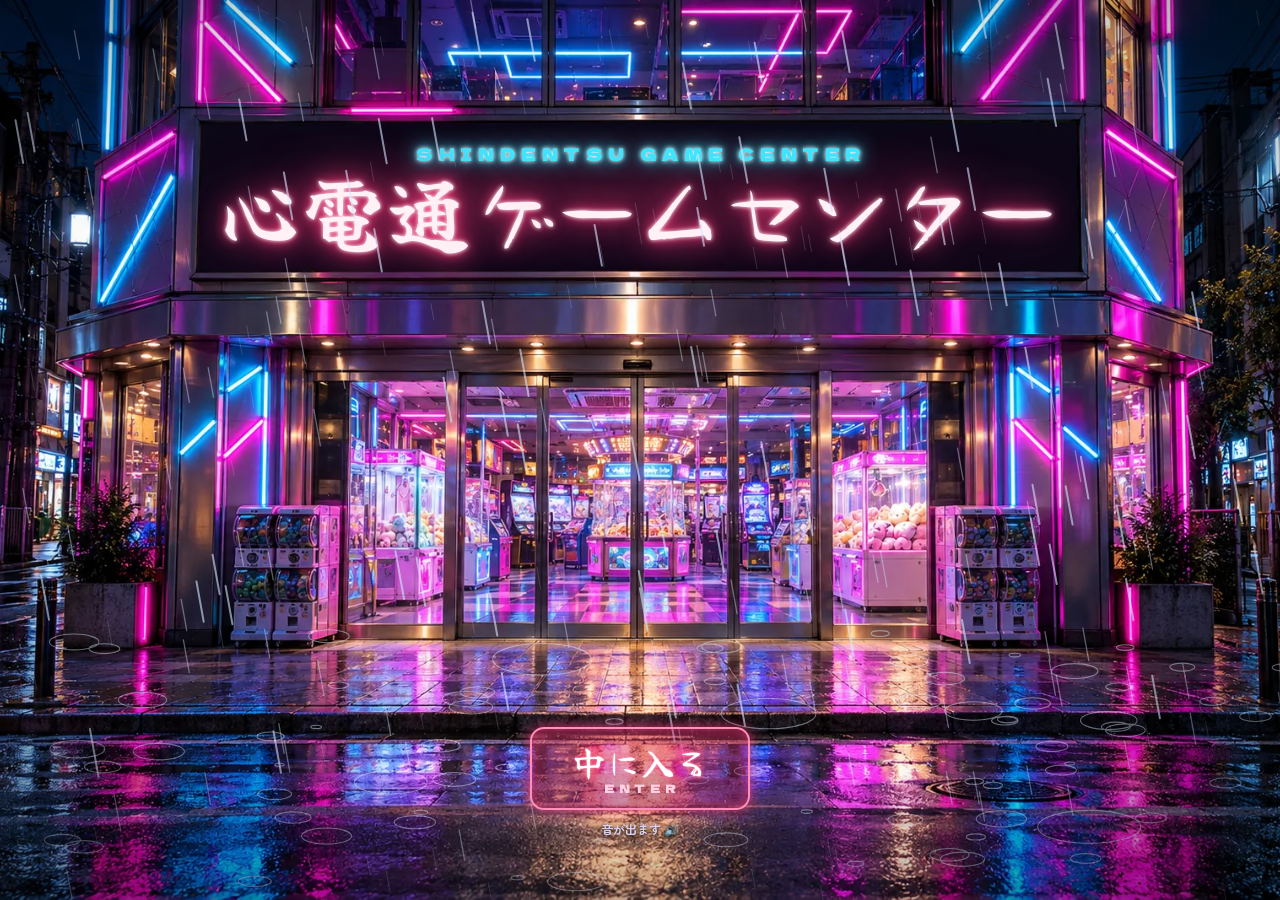
==== commit 1d01d7cf: "別所さん（11/17）の修正：iPhoneでぬらりひょんの顔が出ない件（頭の絵をJPEGでプログラム内に入れ、直接描く／?check で状態表示）・ルール説明を4本とも毎回出す・読み込むファイルに版の" ====
--- a/index.html
+++ b/index.html
@@ -276,9 +276,9 @@
 </section>
 <div class="flash"></div>
 
-<script src="top/layout.js"></script>
-<script src="shared/js/nozoom.js"></script>
-<script src="shared/js/audio.js"></script>
+<script src="top/layout.js?v=20261117"></script>
+<script src="shared/js/nozoom.js?v=20261117"></script>
+<script src="shared/js/audio.js?v=20261117"></script>
 <script>
 (() => {
   const $ = (id) => document.getElementById(id);
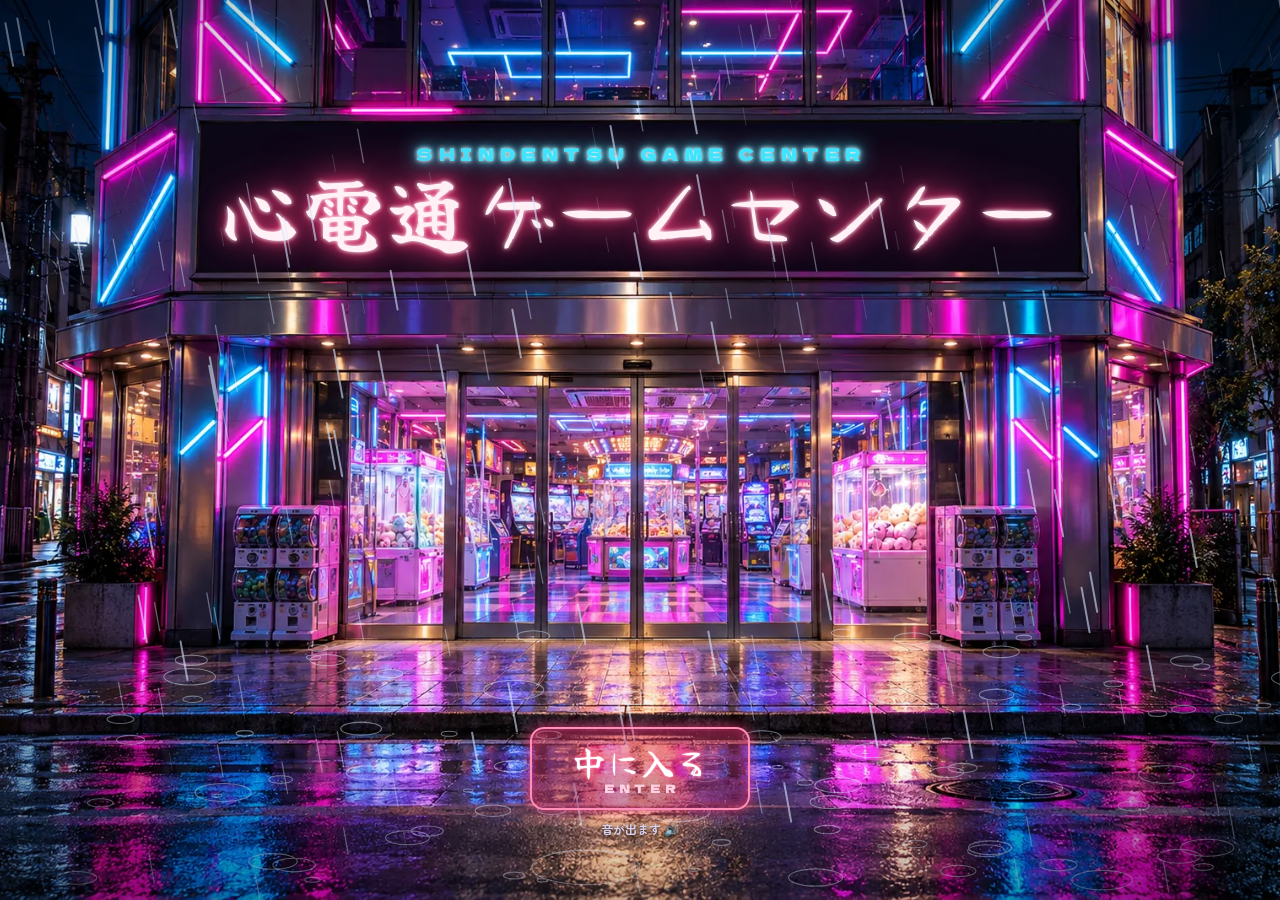
==== commit 83b668cf: "1本ずつの入口5つを追加・最終チェックの指摘と先方の追加修正（ぬらりひょんの茶色のマス、龍がしばくのエンディングの瑞月さん） Co-Authored-By: Claude Opus 5.5 <nore" ====
--- a/index.html
+++ b/index.html
@@ -129,6 +129,14 @@
 footer { max-width: 1180px; margin: 30px auto 0; padding: 0 16px 40px; text-align: center; font-size: 12px; color: #a59cc0; line-height: 1.9; text-shadow: 0 1px 4px #000; }
 footer b { font-family: 'Dela', sans-serif; font-weight: 400; letter-spacing: .15em; color: #e3dcf5; }
 
+/* 1本ずつの入口（play-*.html）：店内に、そのゲームの筐体を1台だけ置く */
+body.solo #outside, body.solo #btnOut, body.solo .changer { display: none !important; }
+body.solo .bar { justify-content: flex-end; }
+body.solo .floor { grid-template-columns: minmax(0, 300px); justify-content: center; max-width: none; margin-top: 26px; }
+body.solo .pop { margin-left: 0; margin-right: 0; }
+body.solo .desc { font-size: 13px; }
+@media (max-width: 700px) { body.solo .floor { grid-template-columns: minmax(0, min(260px, 72vw)); } }
+
 @media (max-width: 1100px) { .floor { grid-template-columns: repeat(3, 1fr); max-width: 760px; } .changer { display: block; } }
 @media (max-width: 700px) {
   .top { padding-top: 54px; }
@@ -178,7 +186,7 @@
   <div class="ticker"><p>★ 全5タイトル 稼働中 ★ 1プレイ 0円 ★ スマホでもPCでも遊べます ★ 出演は全て弊社の社員です ★ ゲームはフィクションです。社員のみんなは実際には仲良しです ★ 本日も安全第一でお遊びください ★</p></div>
 
   <main class="floor">
-    <a class="cab c1" href="mou-yoroshii/" data-key="eba_save_v1" data-m="mou">
+    <a class="cab c1" href="mou-yoroshii/index.html" data-key="eba_save_v1" data-m="mou">
       <div class="stand"><div class="machine">
         <div class="scr"><img src="top/mou-yoroshii.webp" alt="もうよろしいですわ の画面"><em>PRESS START</em></div>
         <img class="body" src="top/cab_mou.webp" alt="">
@@ -192,7 +200,7 @@
         <div class="foot"><div class="coin"><span>1PLAY</span><b>¥0</b></div><span class="play">あそぶ ▶</span></div>
       </div>
     </a>
-    <a class="cab c2" href="yoshiyasu/" data-key="yoshi_save_v1" data-m="yoshi">
+    <a class="cab c2" href="yoshiyasu/index.html" data-key="yoshi_save_v1" data-m="yoshi">
       <div class="stand"><div class="machine">
         <div class="scr"><img src="top/yoshiyasu.webp" alt="よしやす の画面"><em>PRESS START</em></div>
         <img class="body" src="top/cab_yoshi.webp" alt="">
@@ -206,7 +214,7 @@
         <div class="foot"><div class="coin"><span>1PLAY</span><b>¥0</b></div><span class="play">あそぶ ▶</span></div>
       </div>
     </a>
-    <a class="cab c3" href="nebou/" data-key="nebou_save_v1" data-unit="sec" data-m="nebou">
+    <a class="cab c3" href="nebou/index.html" data-key="nebou_save_v1" data-unit="sec" data-m="nebou">
       <div class="stand"><div class="machine">
         <div class="scr"><img src="top/nebou.webp" alt="寝坊 の画面"><em>PRESS START</em></div>
         <img class="body" src="top/cab_nebou.webp" alt="">
@@ -220,7 +228,7 @@
         <div class="foot"><div class="coin"><span>1PLAY</span><b>¥0</b></div><span class="play">あそぶ ▶</span></div>
       </div>
     </a>
-    <a class="cab c4" href="nurarihyon/" data-key="nura_save_v1" data-m="nura">
+    <a class="cab c4" href="nurarihyon/index.html" data-key="nura_save_v1" data-m="nura">
       <div class="stand"><div class="machine">
         <div class="scr"><img src="top/nurarihyon.webp" alt="ぬらりひょん の画面"><em>PRESS START</em></div>
         <img class="body" src="top/cab_nura.webp" alt="">
@@ -234,7 +242,7 @@
         <div class="foot"><div class="coin"><span>1PLAY</span><b>¥0</b></div><span class="play">あそぶ ▶</span></div>
       </div>
     </a>
-    <a class="cab c5" href="ryuga-shibaku/" data-key="ryuga_save_v1" data-m="ryu">
+    <a class="cab c5" href="ryuga-shibaku/index.html" data-key="ryuga_save_v1" data-m="ryu">
       <div class="stand"><div class="machine">
         <div class="scr"><img src="top/ryuga-shibaku.webp" alt="龍がしばく の画面"><em>PRESS START</em></div>
         <img class="body" src="top/cab_ryu.webp" alt="">
@@ -276,15 +284,26 @@
 </section>
 <div class="flash"></div>
 
-<script src="top/layout.js?v=20261117"></script>
-<script src="shared/js/nozoom.js?v=20261117"></script>
-<script src="shared/js/audio.js?v=20261117"></script>
+<script src="top/layout.js?v=20261117c"></script>
+<script src="shared/js/nozoom.js?v=20261117c"></script>
+<script src="shared/js/audio.js?v=20261117c"></script>
 <script>
 (() => {
   const $ = (id) => document.getElementById(id);
   const LAY = window.TOP_LAYOUT || {};
   const A = window.AUDIO;
   A.init({ se: ['doorchime', 'chin', 'tap', 'cursor'], seBase: 'shared/se/', bgmBase: 'top/bgm/' });
+
+  // ── 1本ずつの入口（play-*.html。dev/top/make_solo.js がこのページから作る）：店の外は出さず、店内にそのゲームの筐体を1台だけ置く ──
+  //   make_solo.js が最初からその形で書き出す（読み込みの遅いスマホで、一瞬でも店の外や5台が見えないように）。ここは念のため
+  //   ゲームへは ?from=solo を付けて行く → ゲームの🏠・「← もどる」で、この入口に帰ってくる（shared/js/home.js）
+  const SOLO = window.GC_SOLO || '';
+  if (SOLO) {
+    document.body.classList.add('solo');
+    document.querySelectorAll('[data-m]').forEach((c) => { if (c.dataset.m !== SOLO) c.remove(); });
+    document.querySelectorAll('a.cab').forEach((c) => { const h = c.getAttribute('href'); if (!h.includes('from=solo')) c.setAttribute('href', h + '?from=solo'); });
+    document.querySelector('.ticker p').textContent = '★ 1プレイ 0円 ★ スマホでもPCでも遊べます ★ 出演は全て弊社の社員です ★ ゲームはフィクションです。社員のみんなは実際には仲良しです ★ 本日も安全第一でお遊びください ★';
+  }
 
   // ── 店の外：絵を画面いっぱいに（はみ出す分は切る）し、看板の板にネオンの店名をはめ込む ──
   const ext = $('ext'), extImg = $('extImg'), slot = $('slot');
@@ -299,8 +318,7 @@
     const [x, y, sw, sh] = L.sign;
     Object.assign(slot.style, { left: x + '%', top: y + '%', width: sw + '%', height: sh + '%' });
   }
-  addEventListener('resize', placeExt);
-  placeExt();
+  if (!SOLO) { addEventListener('resize', placeExt); placeExt(); }
 
   // ── 雨：1粒ずつ描く（奥は細く薄く遅い、手前は長く濃く速い）。地面には小さな波紋 ──
   const rc = $('rain'), rx = rc.getContext('2d');
@@ -378,7 +396,7 @@
     fitMarquee();
   }
   let entering = false;
-  $('btnEnter').addEventListener('click', () => {
+  if (!SOLO) $('btnEnter').addEventListener('click', () => {
     if (entering) return; entering = true;
     A.unlock(); A.se('doorchime'); A.bgm('lobby');
     document.body.classList.add('entering');
@@ -390,13 +408,14 @@
     ext.style.animation = 'none'; void ext.offsetWidth; ext.style.animation = '';
   });
   // ゲームから戻ってきた時（#floor）は店内から。BGM は最初にどこかを触った時に流す（ブラウザの決まりで、自動では鳴らせない）
-  if (location.hash === '#floor') {
-    showInside(false);
+  if (location.hash === '#floor' || SOLO) {
+    if (SOLO) document.body.className = 'in solo'; else showInside(false);
+    fitMarquee();
     const start = () => { A.unlock(); if (!A.muted) A.bgm('lobby'); removeEventListener('pointerdown', start, true); removeEventListener('keydown', start, true); };
     addEventListener('pointerdown', start, true); addEventListener('keydown', start, true);
   }
 
-  addEventListener('hashchange', () => { if (location.hash === '#floor' && !document.body.classList.contains('in')) showInside(false); });
+  if (!SOLO) addEventListener('hashchange', () => { if (location.hash === '#floor' && !document.body.classList.contains('in')) showInside(false); });
 
   // ── 自己ベスト（各ゲームがこの端末に保存したもの） ──
   document.querySelectorAll('a.cab').forEach((c) => {
@@ -431,7 +450,7 @@
     setTimeout(() => { location.href = c.getAttribute('href'); }, 380);
   }));
   // 両替機：押すとひとこと
-  const ch = $('changer');
+  const ch = $('changer') || document.createElement('div');
   const talk = () => { A.unlock(); A.se('cursor'); ch.classList.add('talk'); clearTimeout(ch._t); ch._t = setTimeout(() => ch.classList.remove('talk'), 1600); };
   ch.addEventListener('click', talk);
   ch.addEventListener('keydown', (e) => { if (e.key === 'Enter') talk(); });
